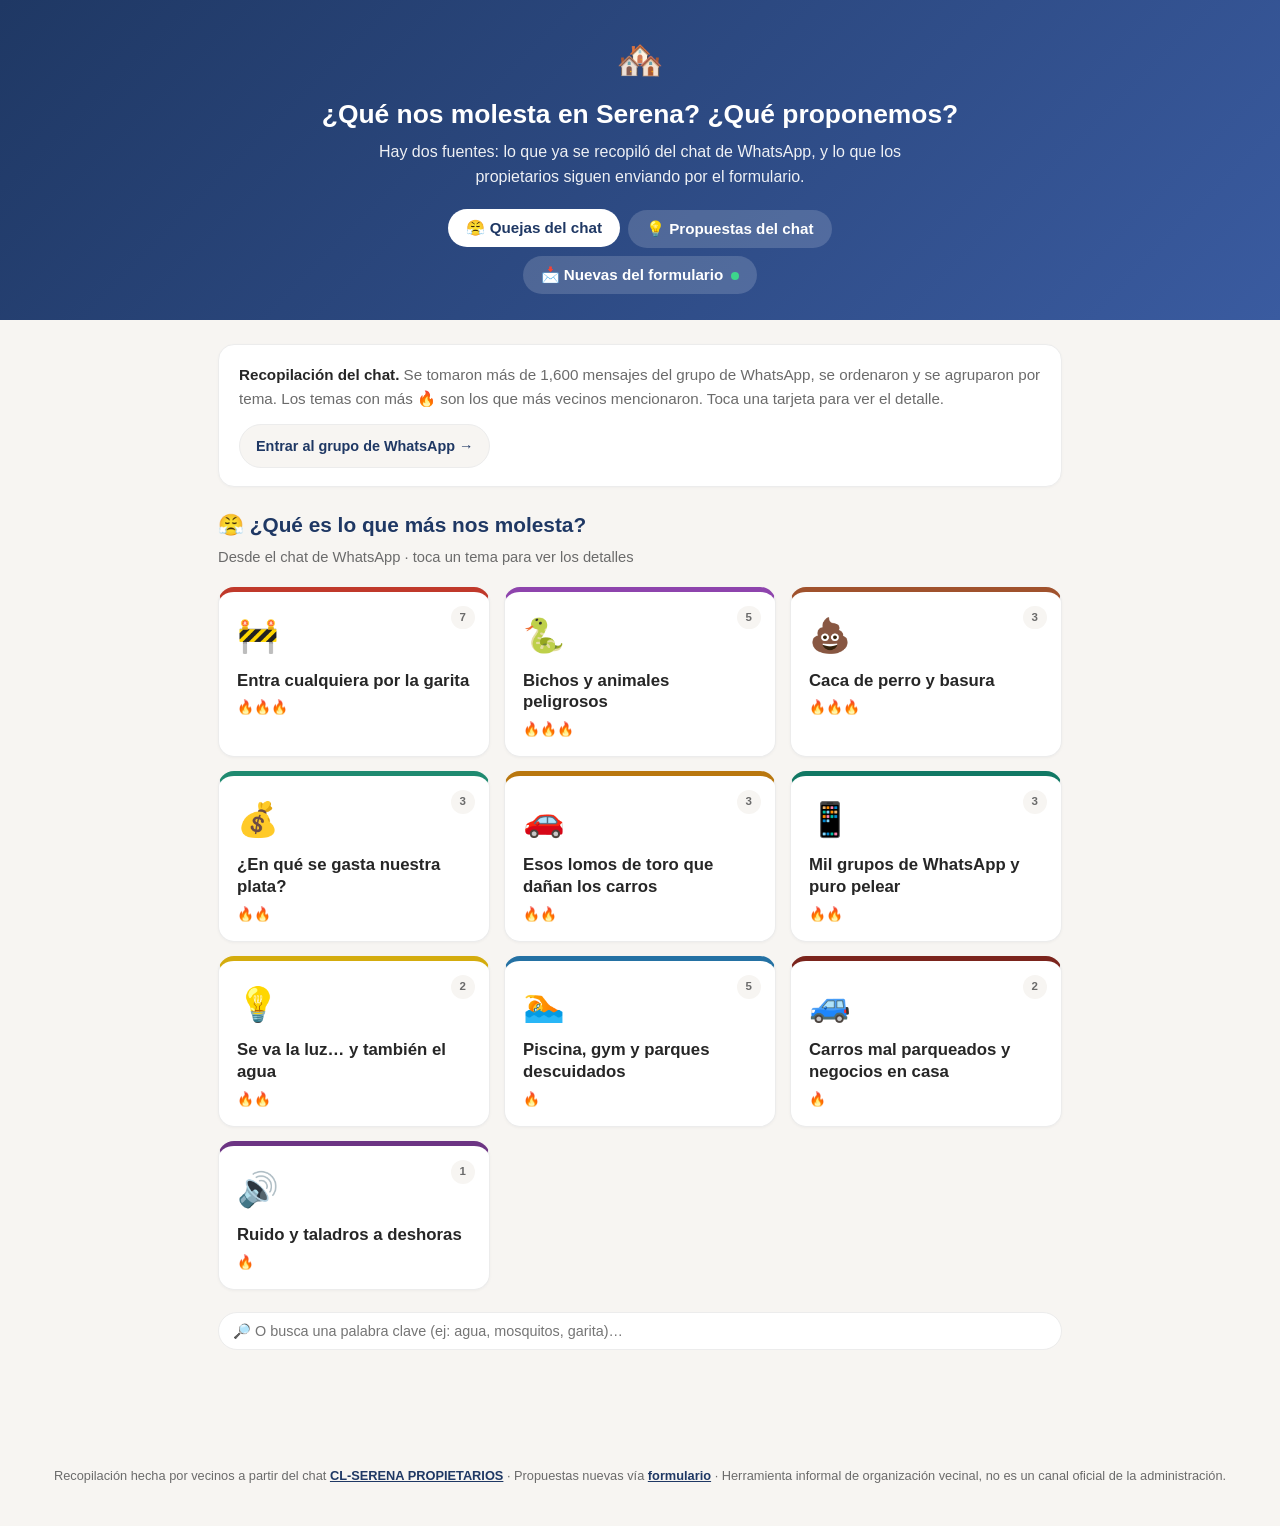
==== index.html @ 3db2091f "Mejorar la interfaz de ideas nuevas del formulario. Da más jerarquía visual a cada respuesta con ava" ====
<!DOCTYPE html>
<html lang="es">
<head>
<meta charset="UTF-8">
<meta name="viewport" content="width=device-width, initial-scale=1.0">
<title>Etapa Serena — ¿Qué nos molesta y qué proponemos?</title>
<meta name="description" content="Un vistazo fácil a las quejas y propuestas de los vecinos de la Etapa Serena, Urb. Casa Laguna.">
<link rel="stylesheet" href="style.css">
<link rel="icon" href="data:image/svg+xml,<svg xmlns=%22http://www.w3.org/2000/svg%22 viewBox=%220 0 100 100%22><text y=%22.9em%22 font-size=%2290%22>🏘️</text></svg>">
</head>
<body>
<header class="site-header">
  <span class="emoji-big">🏘️</span>
  <h1>¿Qué nos molesta en Serena? ¿Qué proponemos?</h1>
  <p>Hay dos fuentes: lo que ya se recopiló del chat de WhatsApp, y lo que los propietarios siguen enviando por el formulario.</p>
  <nav class="tabs">
    <button id="tab-quejas" class="active">😤 Quejas del chat</button>
    <button id="tab-propuestas">💡 Propuestas del chat</button>
    <button id="tab-formulario">📩 Nuevas del formulario <span class="live-dot" title="En vivo desde Google Sheets"></span></button>
  </nav>
</header>

<main>
  <div class="intro-card" id="intro-quejas">
    <strong>Recopilación del chat.</strong> Se tomaron más de 1,600 mensajes del grupo de WhatsApp, se ordenaron y se agruparon por tema. Los temas con más 🔥 son los que más vecinos mencionaron. Toca una tarjeta para ver el detalle.
    <p class="intro-actions"><a class="btn-link" href="https://chat.whatsapp.com/KhNi0qiLbnh07KoS2lubIY" target="_blank" rel="noopener">Entrar al grupo de WhatsApp →</a></p>
  </div>
  <div class="intro-card" id="intro-propuestas" style="display:none;">
    <strong>Recopilación del chat.</strong> Estas son las propuestas concretas que ya habían salido en WhatsApp, organizadas por tema. Toca una tarjeta para ver cada una.
    <p class="intro-actions"><a class="btn-link" href="https://chat.whatsapp.com/KhNi0qiLbnh07KoS2lubIY" target="_blank" rel="noopener">Entrar al grupo de WhatsApp →</a></p>
  </div>
  <div class="intro-card intro-form" id="intro-formulario" style="display:none;">
    <strong>Lo que siguen enviando los propietarios.</strong> Cada vez que alguien llena el formulario, aparece aquí automáticamente. Esto es aparte de la recopilación del chat.
    <p class="intro-actions"><a class="btn-link btn-primary" href="https://docs.google.com/forms/d/e/1FAIpQLSe0tv0UpQ9HYFHhV_UMv6kmfiRAs6xwJwv82_WO1buatgJ94g/viewform" target="_blank" rel="noopener">Enviar mi propuesta →</a></p>
  </div>

  <div id="catalog-view">
    <div class="section-title" id="main-title">😤 ¿Qué es lo que más nos molesta?</div>
    <p class="section-sub" id="main-sub">Desde el chat de WhatsApp · toca un tema para ver los detalles</p>

    <div class="cat-grid" id="cat-grid"></div>

    <div id="detail-area" style="margin-top: 22px;"></div>

    <div class="search-row">
      <input type="text" id="search" placeholder="🔎 O busca una palabra clave (ej: agua, mosquitos, garita)…">
    </div>
    <div id="search-results"></div>
  </div>

  <div id="formulario-view" style="display:none;">
    <div class="form-hero">
      <div class="form-hero-top">
        <div>
          <div class="section-title">📩 Ideas nuevas del formulario</div>
          <p class="section-sub" id="form-status">Cargando desde Google Sheets…</p>
        </div>
        <a class="btn-link btn-primary form-hero-btn" href="https://docs.google.com/forms/d/e/1FAIpQLSe0tv0UpQ9HYFHhV_UMv6kmfiRAs6xwJwv82_WO1buatgJ94g/viewform" target="_blank" rel="noopener">+ Enviar idea</a>
      </div>
    </div>
    <div id="form-results" class="form-feed"></div>
    <div class="cta-form">
      <div class="cta-form-emoji">✍️</div>
      <h3>¿Falta tu voz?</h3>
      <p>Si tienes una idea o necesidad para la próxima administración, envíala en 1 minuto.</p>
      <a class="btn-link btn-primary" href="https://docs.google.com/forms/d/e/1FAIpQLSe0tv0UpQ9HYFHhV_UMv6kmfiRAs6xwJwv82_WO1buatgJ94g/viewform" target="_blank" rel="noopener">Abrir formulario de propuestas →</a>
    </div>
  </div>
</main>

<footer>
  Recopilación hecha por vecinos a partir del chat <a href="https://chat.whatsapp.com/KhNi0qiLbnh07KoS2lubIY" target="_blank" rel="noopener">CL-SERENA PROPIETARIOS</a>
  · Propuestas nuevas vía <a href="https://docs.google.com/forms/d/e/1FAIpQLSe0tv0UpQ9HYFHhV_UMv6kmfiRAs6xwJwv82_WO1buatgJ94g/viewform" target="_blank" rel="noopener">formulario</a>
  · Herramienta informal de organización vecinal, no es un canal oficial de la administración.
  <div class="view-count" id="view-count" hidden>vistas: <span>—</span></div>
</footer>

<script src="categorias.js"></script>
<script src="data.json" type="application/json" id="raw-data"></script>
<script>
// Documento de prueba (cambiar este ID cuando usen la hoja real)
const SHEET_ID = '1Nrael36SelwBUBcPOrQbC3nsZjL1eQvPozcRFsZwZNM';
const SHEET_GID = '781216111';

let DATA = null;
let FORM_ROWS = null;
let currentTab = 'quejas';
let openCategory = null;

function escapeHtml(str) {
  return String(str == null ? '' : str)
    .replace(/&/g, '&amp;')
    .replace(/</g, '&lt;')
    .replace(/>/g, '&gt;')
    .replace(/"/g, '&quot;')
    .replace(/'/g, '&#39;');
}

async function loadData() {
  try {
    const res = await fetch('data.json');
    DATA = await res.json();
  } catch (e) {
    DATA = JSON.parse(document.getElementById('raw-data').textContent || '{}');
  }
  render();
}

function cellText(cell) {
  if (!cell) return '';
  if (cell.f != null && cell.f !== '') return String(cell.f);
  if (cell.v == null) return '';
  return String(cell.v);
}

function parseGviz(resp) {
  if (!resp || resp.status !== 'ok' || !resp.table) return [];
  const rows = resp.table.rows || [];
  return rows.map((row, idx) => {
    const c = row.c || [];
    return {
      id: 'F' + (idx + 1),
      fecha: cellText(c[0]),
      quien: cellText(c[1]),
      propuesta: cellText(c[2]).trim()
    };
  }).filter(r => r.propuesta).reverse();
}

function loadSheetResponses() {
  return new Promise((resolve, reject) => {
    const cbName = '__serenaSheetCb_' + Date.now();
    const script = document.createElement('script');
    const timeout = setTimeout(() => {
      cleanup();
      reject(new Error('timeout'));
    }, 15000);

    function cleanup() {
      clearTimeout(timeout);
      try { delete window[cbName]; } catch (e) { window[cbName] = undefined; }
      if (script.parentNode) script.parentNode.removeChild(script);
    }

    window[cbName] = function (resp) {
      cleanup();
      try { resolve(parseGviz(resp)); }
      catch (e) { reject(e); }
    };

    script.onerror = () => {
      cleanup();
      reject(new Error('No se pudo cargar la hoja'));
    };
    script.src = 'https://docs.google.com/spreadsheets/d/' + SHEET_ID +
      '/gviz/tq?tqx=out:json;responseHandler:' + cbName + '&gid=' + SHEET_GID;
    document.body.appendChild(script);
  });
}

function groupByCategory(items) {
  const map = {};
  items.forEach(it => {
    if (!map[it.categoria]) map[it.categoria] = [];
    map[it.categoria].push(it);
  });
  return map;
}

function freqRank(freq) {
  if (!freq) return 0;
  const f = freq.toLowerCase();
  if (f.includes('muy')) return 3;
  if (f.includes('alta')) return 2;
  if (f.includes('media')) return 1;
  return 0;
}

function renderCatGrid() {
  const items = currentTab === 'quejas' ? DATA.quejas : DATA.propuestas;
  const groups = groupByCategory(items);
  const cats = Object.keys(groups);

  cats.sort((a, b) => {
    if (currentTab === 'quejas') {
      const ra = Math.max(...groups[a].map(x => freqRank(x.frecuencia)));
      const rb = Math.max(...groups[b].map(x => freqRank(x.frecuencia)));
      if (rb !== ra) return rb - ra;
    }
    return groups[b].length - groups[a].length;
  });

  const grid = document.getElementById('cat-grid');
  grid.innerHTML = cats.map(cat => {
    const info = catInfo(cat, currentTab);
    const group = groups[cat];
    const topFlame = currentTab === 'quejas'
      ? flamesFor(group.reduce((a, b) => freqRank(a) > freqRank(b.frecuencia) ? a : b.frecuencia, group[0].frecuencia))
      : '';
    return `
      <div class="cat-card" style="--cat-color:${info.color}" data-cat="${encodeURIComponent(cat)}">
        <span class="count-pill">${group.length}</span>
        <span class="emoji">${info.emoji}</span>
        <h3>${info.titulo}</h3>
        ${currentTab === 'quejas' ? `<div class="flames">${topFlame}</div>` : `<div class="flames" style="color:var(--text-muted); font-size:0.82rem;">${group.length} propuesta${group.length>1?'s':''}</div>`}
      </div>`;
  }).join('');

  grid.querySelectorAll('.cat-card').forEach(card => {
    card.addEventListener('click', () => {
      const cat = decodeURIComponent(card.dataset.cat);
      openCategory = (openCategory === cat) ? null : cat;
      renderDetail(groups);
      if (openCategory) {
        document.getElementById('detail-area').scrollIntoView({ behavior: 'smooth', block: 'start' });
      }
    });
  });

  renderDetail(groups);
}

function quejaBubble(item) {
  return `
    <div class="item-bubble">
      <div>${item.resumen}</div>
      ${item.cita ? `<div class="quote">${item.cita}</div>` : ''}
      <div class="meta">
        <span>📅 ${item.fecha}</span>
        <span>📍 ${item.mz}</span>
        <span>${flamesFor(item.frecuencia)} ${flameLabel(item.frecuencia)}</span>
      </div>
    </div>`;
}

function propuestaBubble(item) {
  return `
    <div class="item-bubble">
      <div><strong>${item.propuesta}</strong></div>
      ${item.detalle ? `<div class="prop-detail">${item.detalle}</div>` : ''}
      <div class="meta">
        <span>🙋 ${item.quien}</span>
        <span>📅 ${item.fecha}</span>
      </div>
    </div>`;
}

function renderDetail(groups) {
  const area = document.getElementById('detail-area');
  if (!openCategory || !groups[openCategory]) {
    area.innerHTML = '';
    return;
  }
  const info = catInfo(openCategory, currentTab);
  const group = groups[openCategory];
  const bubbles = group.map(currentTab === 'quejas' ? quejaBubble : propuestaBubble).join('');
  area.innerHTML = `
    <div class="cat-detail open">
      <div class="cat-detail-header" style="--cat-color:${info.color}">
        <span class="emoji">${info.emoji}</span>
        <h3>${info.titulo} (${group.length})</h3>
        <span class="chev">▾</span>
      </div>
      <div class="cat-detail-body">${bubbles}</div>
    </div>`;
}

function applySearch() {
  const term = document.getElementById('search').value.trim().toLowerCase();
  const results = document.getElementById('search-results');
  if (!term) { results.innerHTML = ''; return; }
  if (currentTab === 'formulario') return;
  const items = currentTab === 'quejas' ? DATA.quejas : DATA.propuestas;
  const filtered = items.filter(x => JSON.stringify(x).toLowerCase().includes(term));
  if (filtered.length === 0) {
    results.innerHTML = '<div class="empty-msg">No se encontró nada con esa palabra.</div>';
    return;
  }
  results.innerHTML = `<div class="section-title" style="font-size:1.05rem;">Resultados para "${term}" (${filtered.length})</div>` +
    filtered.map(currentTab === 'quejas' ? quejaBubble : propuestaBubble).join('');
}

function initialsFrom(name) {
  const parts = String(name || 'V').trim().split(/\s+/).filter(Boolean);
  if (parts.length === 0) return 'V';
  if (parts.length === 1) return parts[0].slice(0, 2).toUpperCase();
  return (parts[0][0] + parts[1][0]).toUpperCase();
}

function avatarColor(name) {
  const palette = ['#1f3864', '#e0662a', '#1f8a70', '#2e5395', '#b9770e', '#2471a3'];
  let hash = 0;
  const s = String(name || '');
  for (let i = 0; i < s.length; i++) hash = (hash + s.charCodeAt(i) * (i + 1)) % palette.length;
  return palette[hash];
}

function formBubble(item, idx, total) {
  const quien = item.quien || 'Vecino/a';
  const color = avatarColor(quien);
  return `
    <article class="form-card" style="--delay:${Math.min(idx, 8) * 40}ms; --accent:${color}">
      <header class="form-card-head">
        <div class="form-avatar" style="background:${color}">${escapeHtml(initialsFrom(quien))}</div>
        <div class="form-card-who">
          <strong>${escapeHtml(quien)}</strong>
          <span>${escapeHtml(item.fecha || '')}</span>
        </div>
        <span class="form-card-num">#${total - idx}</span>
      </header>
      <div class="form-text">${escapeHtml(item.propuesta).replace(/\n/g, '<br>')}</div>
    </article>`;
}

function renderFormulario(rows) {
  const status = document.getElementById('form-status');
  const box = document.getElementById('form-results');
  if (!rows || rows.length === 0) {
    status.innerHTML = 'Todavía no hay respuestas en el formulario.';
    box.innerHTML = `
      <div class="form-empty">
        <div class="form-empty-emoji">📭</div>
        <p>Sé el primero en enviar una idea para la nueva directiva.</p>
      </div>`;
    return;
  }
  status.innerHTML = `<span class="live-badge">EN VIVO</span> <strong>${rows.length}</strong> respuesta${rows.length === 1 ? '' : 's'} · se actualiza sola`;
  box.innerHTML = rows.map((row, idx) => formBubble(row, idx, rows.length)).join('');
}

async function showFormulario() {
  document.getElementById('form-status').textContent = 'Cargando desde Google Sheets…';
  document.getElementById('form-results').innerHTML = `
    <div class="form-card form-skeleton">
      <div class="sk sk-avatar"></div>
      <div class="sk-lines">
        <div class="sk sk-line short"></div>
        <div class="sk sk-line"></div>
        <div class="sk sk-line"></div>
      </div>
    </div>
    <div class="form-card form-skeleton">
      <div class="sk sk-avatar"></div>
      <div class="sk-lines">
        <div class="sk sk-line short"></div>
        <div class="sk sk-line"></div>
      </div>
    </div>`;
  try {
    FORM_ROWS = await loadSheetResponses();
    renderFormulario(FORM_ROWS);
  } catch (e) {
    document.getElementById('form-status').textContent =
      'No se pudo leer la hoja. Revisa que siga compartida como “Cualquiera con el enlace → Lector”.';
    document.getElementById('form-results').innerHTML = `
      <div class="form-empty">
        <div class="form-empty-emoji">⚠️</div>
        <p>No se pudo cargar el formulario en vivo. Intenta refrescar en un momento.</p>
      </div>`;
  }
}

function switchTab(tab) {
  currentTab = tab;
  openCategory = null;
  document.getElementById('tab-quejas').classList.toggle('active', tab === 'quejas');
  document.getElementById('tab-propuestas').classList.toggle('active', tab === 'propuestas');
  document.getElementById('tab-formulario').classList.toggle('active', tab === 'formulario');
  document.getElementById('intro-quejas').style.display = tab === 'quejas' ? '' : 'none';
  document.getElementById('intro-propuestas').style.display = tab === 'propuestas' ? '' : 'none';
  document.getElementById('intro-formulario').style.display = tab === 'formulario' ? '' : 'none';
  document.getElementById('catalog-view').style.display = tab === 'formulario' ? 'none' : '';
  document.getElementById('formulario-view').style.display = tab === 'formulario' ? '' : 'none';
  document.getElementById('search').value = '';
  document.getElementById('search-results').innerHTML = '';

  if (tab === 'formulario') {
    showFormulario();
    return;
  }

  document.getElementById('main-title').textContent = tab === 'quejas'
    ? '😤 ¿Qué es lo que más nos molesta?'
    : '💡 ¿Qué proponemos para la nueva directiva?';
  document.getElementById('main-sub').textContent = tab === 'quejas'
    ? 'Desde el chat de WhatsApp · toca un tema para ver los detalles'
    : 'Desde el chat de WhatsApp · toca un tema para ver las propuestas concretas';
  renderCatGrid();
}

document.getElementById('tab-quejas').addEventListener('click', () => switchTab('quejas'));
document.getElementById('tab-propuestas').addEventListener('click', () => switchTab('propuestas'));
document.getElementById('tab-formulario').addEventListener('click', () => switchTab('formulario'));
document.getElementById('search').addEventListener('input', applySearch);

function render() {
  renderCatGrid();
}

async function trackViews() {
  const el = document.getElementById('view-count');
  const num = el ? el.querySelector('span') : null;
  if (!el || !num) return;
  const key = 'mrkevinomar-serena-vistas';
  const already = sessionStorage.getItem('serena_viewed') === '1';
  const endpoint = already
    ? 'https://countapi.mileshilliard.com/api/v1/get/' + key
    : 'https://countapi.mileshilliard.com/api/v1/hit/' + key;
  try {
    const res = await fetch(endpoint);
    const data = await res.json();
    if (!already) sessionStorage.setItem('serena_viewed', '1');
    if (data && data.value != null) {
      num.textContent = Number(data.value).toLocaleString('es-EC');
      el.hidden = false;
    }
  } catch (e) {
    // Silencioso: el contador es solo informativo
  }
}

loadData();
trackViews();
</script>
</body>
</html>
---- style.css ----
:root {
  --navy: #1f3864;
  --navy-light: #2e5395;
  --orange: #e0662a;
  --orange-light: #fff1e8;
  --green: #1f8a70;
  --green-light: #e4f7f1;
  --grey-bg: #f7f5f2;
  --card-bg: #ffffff;
  --text: #262626;
  --text-muted: #6b6b6b;
  --border: #ececec;
  --radius: 16px;
  --radius-sm: 10px;
}

* { box-sizing: border-box; }

body {
  margin: 0;
  font-family: -apple-system, BlinkMacSystemFont, "Segoe UI", Roboto, Helvetica, Arial, sans-serif;
  background: var(--grey-bg);
  color: var(--text);
  line-height: 1.55;
}

a { color: inherit; }

/* ---------- Header ---------- */
header.site-header {
  background: linear-gradient(135deg, var(--navy) 0%, #3a5ba0 100%);
  color: #fff;
  padding: 30px 20px 26px;
  text-align: center;
}

header.site-header .emoji-big { font-size: 2.4rem; display: block; margin-bottom: 4px; }

header.site-header h1 {
  margin: 0 0 6px;
  font-size: 1.65rem;
}

header.site-header p {
  margin: 0 auto;
  max-width: 560px;
  opacity: 0.92;
  font-size: 1rem;
}

nav.tabs {
  display: flex;
  gap: 8px;
  max-width: 620px;
  margin: 20px auto 0;
  justify-content: center;
  flex-wrap: wrap;
}

nav.tabs button, nav.tabs a {
  text-decoration: none;
  color: #fff;
  background: rgba(255,255,255,0.16);
  border: none;
  padding: 10px 18px;
  border-radius: 999px;
  font-size: 0.95rem;
  font-weight: 700;
  cursor: pointer;
  transition: background 0.15s, transform 0.1s;
  font-family: inherit;
}

nav.tabs button.active, nav.tabs a.active, nav.tabs button:hover, nav.tabs a:hover {
  background: #fff;
  color: var(--navy);
  transform: translateY(-1px);
}

nav.tabs .live-dot {
  display: inline-block;
  width: 8px; height: 8px;
  border-radius: 50%;
  background: #3dd68c;
  margin-left: 4px;
  vertical-align: middle;
  box-shadow: 0 0 0 0 rgba(61,214,140,0.7);
  animation: live-pulse 1.6s infinite;
}
@keyframes live-pulse {
  0% { box-shadow: 0 0 0 0 rgba(61,214,140,0.55); }
  70% { box-shadow: 0 0 0 8px rgba(61,214,140,0); }
  100% { box-shadow: 0 0 0 0 rgba(61,214,140,0); }
}

.live-badge {
  display: inline-block;
  background: var(--green);
  color: #fff;
  font-size: 0.68rem;
  font-weight: 800;
  letter-spacing: 0.04em;
  padding: 3px 8px;
  border-radius: 999px;
  vertical-align: middle;
  margin-right: 6px;
}

/* ---------- Formulario (ideas nuevas) ---------- */
.intro-form {
  background:
    linear-gradient(135deg, rgba(224,102,42,0.10), rgba(31,56,100,0.06)),
    var(--card-bg);
  border-color: rgba(224,102,42,0.22);
}

.form-hero {
  background:
    linear-gradient(145deg, #1f3864 0%, #2e5395 55%, #3a6bb0 100%);
  color: #fff;
  border-radius: var(--radius);
  padding: 20px 22px;
  margin-bottom: 18px;
  box-shadow: 0 10px 28px rgba(31,56,100,0.22);
}
.form-hero .section-title { color: #fff; margin: 0 0 4px; }
.form-hero .section-sub { color: rgba(255,255,255,0.88); margin: 0; }
.form-hero .section-sub strong { color: #fff; }
.form-hero-top {
  display: flex;
  align-items: flex-start;
  justify-content: space-between;
  gap: 14px;
  flex-wrap: wrap;
}
.form-hero-btn {
  flex-shrink: 0;
  box-shadow: 0 4px 14px rgba(0,0,0,0.18);
}

.form-feed {
  display: flex;
  flex-direction: column;
  gap: 14px;
}

.form-card {
  background: var(--card-bg);
  border: 1px solid var(--border);
  border-radius: var(--radius);
  padding: 0;
  overflow: hidden;
  box-shadow: 0 2px 10px rgba(0,0,0,0.04);
  border-left: 5px solid var(--accent, var(--orange));
  animation: form-in 0.35s ease both;
  animation-delay: var(--delay, 0ms);
  transition: transform 0.15s, box-shadow 0.15s;
}
.form-card:hover {
  transform: translateY(-2px);
  box-shadow: 0 10px 24px rgba(0,0,0,0.08);
}
@keyframes form-in {
  from { opacity: 0; transform: translateY(10px); }
  to { opacity: 1; transform: translateY(0); }
}

.form-card-head {
  display: flex;
  align-items: center;
  gap: 12px;
  padding: 14px 16px 10px;
  background: linear-gradient(180deg, rgba(247,245,242,0.9), transparent);
}
.form-avatar {
  width: 42px; height: 42px;
  border-radius: 50%;
  color: #fff;
  font-weight: 800;
  font-size: 0.85rem;
  display: flex; align-items: center; justify-content: center;
  flex-shrink: 0;
  letter-spacing: 0.02em;
}
.form-card-who {
  flex: 1;
  min-width: 0;
  display: flex;
  flex-direction: column;
  gap: 2px;
}
.form-card-who strong {
  font-size: 0.95rem;
  line-height: 1.25;
}
.form-card-who span {
  font-size: 0.78rem;
  color: var(--text-muted);
}
.form-card-num {
  font-size: 0.72rem;
  font-weight: 800;
  color: var(--text-muted);
  background: var(--grey-bg);
  padding: 4px 9px;
  border-radius: 999px;
}

.form-card .form-text {
  padding: 4px 18px 18px;
  font-size: 0.95rem;
  line-height: 1.55;
  color: var(--text);
}

.form-empty {
  text-align: center;
  padding: 36px 18px;
  background: var(--card-bg);
  border: 1px dashed var(--border);
  border-radius: var(--radius);
  color: var(--text-muted);
}
.form-empty-emoji { font-size: 2rem; margin-bottom: 8px; }
.form-empty p { margin: 0; }

.cta-form {
  margin-top: 22px;
  text-align: center;
  padding: 26px 22px;
  background:
    linear-gradient(145deg, #fff1e8 0%, #ffe0cc 100%);
  border-radius: var(--radius);
  border: 1px solid rgba(224,102,42,0.2);
  box-shadow: 0 6px 18px rgba(224,102,42,0.12);
}
.cta-form-emoji { font-size: 1.8rem; margin-bottom: 6px; }
.cta-form h3 { margin: 0 0 6px; color: var(--text); font-size: 1.15rem; }
.cta-form p { margin: 0 0 14px; color: var(--text-muted); font-size: 0.92rem; }

/* ---------- Main layout ---------- */
main {
  max-width: 880px;
  margin: 0 auto;
  padding: 24px 18px 70px;
}

.intro-card {
  background: var(--card-bg);
  border: 1px solid var(--border);
  border-radius: var(--radius);
  padding: 18px 20px;
  margin-bottom: 22px;
  font-size: 0.95rem;
  color: var(--text-muted);
  box-shadow: 0 1px 3px rgba(0,0,0,0.03);
}
.intro-card strong { color: var(--text); }
.intro-actions { margin: 14px 0 0; }
.btn-link {
  display: inline-block;
  text-decoration: none;
  font-weight: 700;
  font-size: 0.9rem;
  color: var(--navy);
  background: var(--grey-bg);
  border: 1px solid var(--border);
  padding: 10px 16px;
  border-radius: 999px;
}
.btn-link.btn-primary {
  background: var(--orange);
  border-color: var(--orange);
  color: #fff;
}
.btn-link:hover { transform: translateY(-1px); }

footer a { color: var(--navy); font-weight: 600; }

.section-title {
  font-size: 1.3rem;
  font-weight: 800;
  color: var(--navy);
  margin: 8px 0 4px;
}
.section-sub {
  color: var(--text-muted);
  font-size: 0.92rem;
  margin: 0 0 18px;
}

/* ---------- Category grid (landing) ---------- */
.cat-grid {
  display: grid;
  grid-template-columns: repeat(auto-fit, minmax(240px, 1fr));
  gap: 14px;
  margin-bottom: 10px;
}

.cat-card {
  background: var(--card-bg);
  border: 1px solid var(--border);
  border-radius: var(--radius);
  padding: 18px 18px 16px;
  cursor: pointer;
  box-shadow: 0 1px 3px rgba(0,0,0,0.04);
  transition: transform 0.12s, box-shadow 0.12s;
  border-top: 5px solid var(--cat-color, var(--navy));
  position: relative;
}

.cat-card:hover {
  transform: translateY(-3px);
  box-shadow: 0 8px 20px rgba(0,0,0,0.08);
}

.cat-card .emoji { font-size: 2.1rem; display: block; margin-bottom: 8px; }
.cat-card h3 { margin: 0 0 6px; font-size: 1.05rem; line-height: 1.3; }
.cat-card .flames { font-size: 0.85rem; }
.cat-card .count-pill {
  position: absolute; top: 14px; right: 14px;
  background: var(--grey-bg); color: var(--text-muted);
  font-size: 0.72rem; font-weight: 700;
  padding: 3px 9px; border-radius: 999px;
}

/* ---------- Detail (accordion) ---------- */
.cat-detail {
  background: var(--card-bg);
  border: 1px solid var(--border);
  border-radius: var(--radius);
  margin-bottom: 14px;
  overflow: hidden;
}

.cat-detail-header {
  padding: 16px 20px;
  display: flex;
  align-items: center;
  gap: 12px;
  cursor: pointer;
  border-left: 6px solid var(--cat-color, var(--navy));
}

.cat-detail-header .emoji { font-size: 1.6rem; }
.cat-detail-header h3 { margin: 0; font-size: 1.05rem; flex: 1; }
.cat-detail-header .chev { color: var(--text-muted); transition: transform 0.15s; font-size: 1rem; }
.cat-detail.open .cat-detail-header .chev { transform: rotate(180deg); }

.cat-detail-body { display: none; padding: 0 20px 18px; }
.cat-detail.open .cat-detail-body { display: block; }

.item-bubble {
  background: var(--grey-bg);
  border-radius: var(--radius-sm);
  padding: 12px 14px;
  margin-top: 10px;
  font-size: 0.92rem;
}
.item-bubble .quote {
  font-style: italic; color: #444; margin-top: 6px; font-size: 0.87rem;
  border-left: 3px solid var(--border); padding-left: 8px;
}
.item-bubble .meta {
  margin-top: 6px; font-size: 0.76rem; color: var(--text-muted);
  display: flex; gap: 12px; flex-wrap: wrap;
}
.item-bubble .prop-detail { color: var(--text-muted); margin-top: 4px; }

/* ---------- Search bar (secondary) ---------- */
.search-row {
  display: flex; gap: 10px; margin: 22px 0 16px; flex-wrap: wrap;
}
.search-row input {
  flex: 1; min-width: 180px; padding: 10px 14px; border-radius: 999px;
  border: 1px solid var(--border); font-size: 0.9rem; background: #fff;
}

footer {
  text-align: center;
  color: var(--text-muted);
  font-size: 0.8rem;
  padding: 30px 20px 40px;
}
footer .view-count {
  margin-top: 10px;
  font-size: 0.68rem;
  letter-spacing: 0.02em;
  opacity: 0.55;
  color: var(--text-muted);
}

.empty-msg { text-align: center; color: var(--text-muted); padding: 30px; }

.badge { display: inline-block; font-size: 0.72rem; font-weight: 700; padding: 3px 10px; border-radius: 999px; }
.badge.cat { background: var(--navy); color: #fff; }
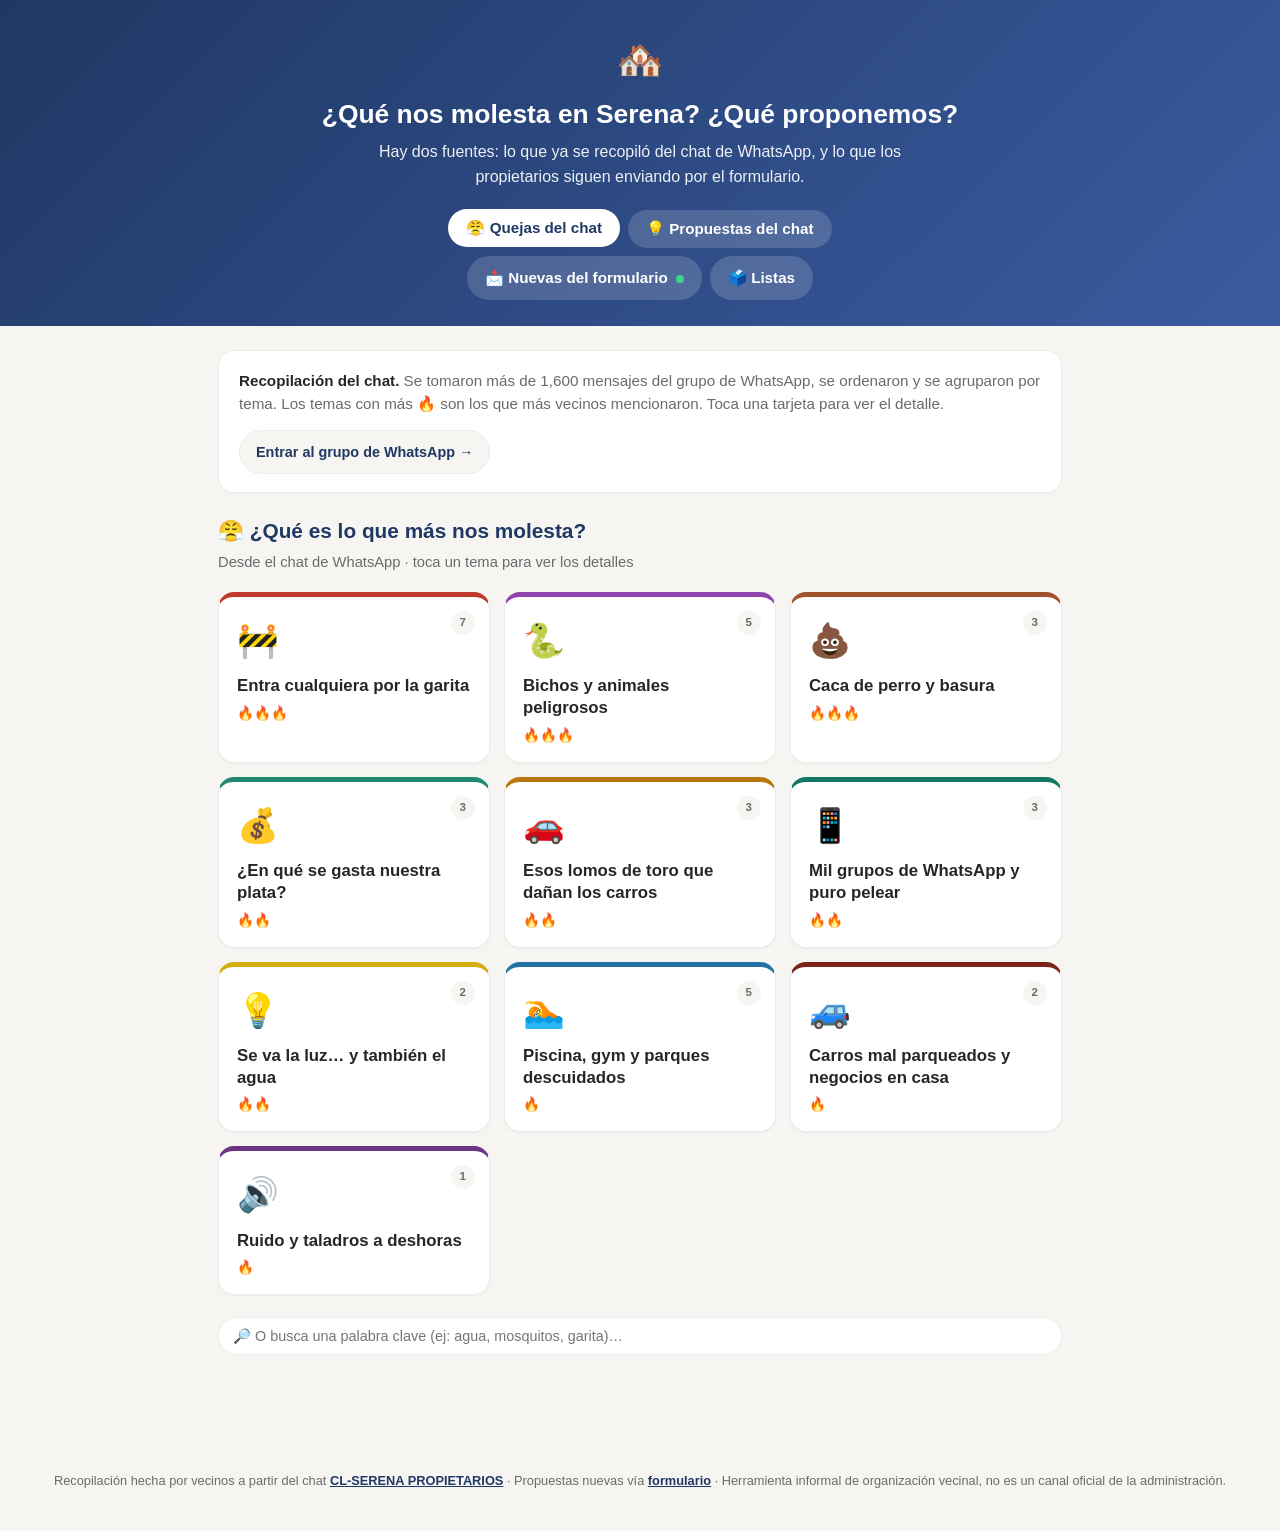
==== commit 3fe8445a: "Agregar vitrina de listas para postularse y sumarse a la directiva. Incluye formularios conectados a" ====
--- a/index.html
+++ b/index.html
@@ -17,6 +17,7 @@
     <button id="tab-quejas" class="active">😤 Quejas del chat</button>
     <button id="tab-propuestas">💡 Propuestas del chat</button>
     <button id="tab-formulario">📩 Nuevas del formulario <span class="live-dot" title="En vivo desde Google Sheets"></span></button>
+    <a href="listas.html">🗳️ Listas</a>
   </nav>
 </header>
 
@@ -26,7 +27,7 @@
     <p class="intro-actions"><a class="btn-link" href="https://chat.whatsapp.com/KhNi0qiLbnh07KoS2lubIY" target="_blank" rel="noopener">Entrar al grupo de WhatsApp →</a></p>
   </div>
   <div class="intro-card" id="intro-propuestas" style="display:none;">
-    <strong>Recopilación del chat.</strong> Estas son las propuestas concretas que ya habían salido en WhatsApp, organizadas por tema. Toca una tarjeta para ver cada una.
+    <strong>Recopilación del chat + formulario.</strong> Incluye las propuestas del WhatsApp y también las que los propietarios siguen enviando por el formulario, ubicadas en su categoría. Toca una tarjeta para ver cada una.
     <p class="intro-actions"><a class="btn-link" href="https://chat.whatsapp.com/KhNi0qiLbnh07KoS2lubIY" target="_blank" rel="noopener">Entrar al grupo de WhatsApp →</a></p>
   </div>
   <div class="intro-card intro-form" id="intro-formulario" style="display:none;">
@@ -83,6 +84,7 @@
 const SHEET_GID = '781216111';
 
 let DATA = null;
+let DATA_BASE = null; // catálogo del chat, sin mezclar formulario
 let FORM_ROWS = null;
 let currentTab = 'quejas';
 let openCategory = null;
@@ -96,14 +98,55 @@
     .replace(/'/g, '&#39;');
 }
 
+function shortTitle(text, maxLen) {
+  const clean = String(text || '').replace(/\s+/g, ' ').trim();
+  if (clean.length <= maxLen) return clean;
+  return clean.slice(0, maxLen - 1).trim() + '…';
+}
+
+function formToPropuesta(row) {
+  return {
+    id: row.id,
+    categoria: categorizeProposal(row.propuesta),
+    propuesta: shortTitle(row.propuesta, 140),
+    detalle: row.propuesta,
+    quien: row.quien || 'Vecino/a',
+    fecha: row.fecha || '',
+    fuente: 'formulario'
+  };
+}
+
+function mergeFormIntoPropuestas() {
+  if (!DATA_BASE) return;
+  const base = DATA_BASE.propuestas || [];
+  const fromForm = (FORM_ROWS || []).map(formToPropuesta);
+  DATA = {
+    quejas: DATA_BASE.quejas,
+    propuestas: base.concat(fromForm)
+  };
+}
+
 async function loadData() {
   try {
     const res = await fetch('data.json');
-    DATA = await res.json();
+    DATA_BASE = await res.json();
   } catch (e) {
-    DATA = JSON.parse(document.getElementById('raw-data').textContent || '{}');
-  }
+    DATA_BASE = JSON.parse(document.getElementById('raw-data').textContent || '{}');
+  }
+  DATA = {
+    quejas: DATA_BASE.quejas || [],
+    propuestas: (DATA_BASE.propuestas || []).slice()
+  };
   render();
+  // Cargar formulario en vivo y mezclarlo en Propuestas
+  try {
+    FORM_ROWS = await loadSheetResponses();
+    mergeFormIntoPropuestas();
+    if (currentTab === 'propuestas') renderCatGrid();
+    if (currentTab === 'formulario') renderFormulario(FORM_ROWS);
+  } catch (e) {
+    // El catálogo del chat sigue disponible aunque falle la hoja
+  }
 }
 
 function cellText(cell) {
@@ -234,13 +277,20 @@
 }
 
 function propuestaBubble(item) {
+  const fromForm = item.fuente === 'formulario';
+  const body = fromForm ? (item.detalle || item.propuesta) : item.propuesta;
+  const extra = (!fromForm && item.detalle) ? item.detalle : '';
   return `
-    <div class="item-bubble">
-      <div><strong>${item.propuesta}</strong></div>
-      ${item.detalle ? `<div class="prop-detail">${item.detalle}</div>` : ''}
+    <div class="item-bubble${fromForm ? ' from-form' : ''}">
+      <div>
+        ${fromForm ? '' : `<strong>${escapeHtml(body)}</strong>`}
+        ${fromForm ? `<div class="form-inline-text">${escapeHtml(body).replace(/\n/g, '<br>')}</div>` : ''}
+        ${fromForm ? '<span class="badge-form">Formulario</span>' : ''}
+      </div>
+      ${extra ? `<div class="prop-detail">${escapeHtml(extra)}</div>` : ''}
       <div class="meta">
-        <span>🙋 ${item.quien}</span>
-        <span>📅 ${item.fecha}</span>
+        <span>🙋 ${escapeHtml(item.quien)}</span>
+        <span>📅 ${escapeHtml(item.fecha)}</span>
       </div>
     </div>`;
 }
@@ -348,6 +398,7 @@
     </div>`;
   try {
     FORM_ROWS = await loadSheetResponses();
+    mergeFormIntoPropuestas();
     renderFormulario(FORM_ROWS);
   } catch (e) {
     document.getElementById('form-status').textContent =
@@ -384,7 +435,7 @@
     : '💡 ¿Qué proponemos para la nueva directiva?';
   document.getElementById('main-sub').textContent = tab === 'quejas'
     ? 'Desde el chat de WhatsApp · toca un tema para ver los detalles'
-    : 'Desde el chat de WhatsApp · toca un tema para ver las propuestas concretas';
+    : 'Chat + formulario en vivo · toca un tema para ver las propuestas';
   renderCatGrid();
 }
 
--- a/style.css
+++ b/style.css
@@ -224,6 +224,29 @@
 .form-empty-emoji { font-size: 2rem; margin-bottom: 8px; }
 .form-empty p { margin: 0; }
 
+.form-skeleton {
+  display: flex;
+  gap: 12px;
+  align-items: flex-start;
+  padding: 16px;
+  border-left-color: var(--border);
+  animation: none;
+}
+.sk {
+  background: linear-gradient(90deg, #ececec 25%, #f6f6f6 50%, #ececec 75%);
+  background-size: 200% 100%;
+  animation: shimmer 1.2s infinite;
+  border-radius: 8px;
+}
+.sk-avatar { width: 42px; height: 42px; border-radius: 50%; flex-shrink: 0; }
+.sk-lines { flex: 1; display: flex; flex-direction: column; gap: 8px; padding-top: 4px; }
+.sk-line { height: 12px; width: 100%; }
+.sk-line.short { width: 40%; }
+@keyframes shimmer {
+  0% { background-position: 200% 0; }
+  100% { background-position: -200% 0; }
+}
+
 .cta-form {
   margin-top: 22px;
   text-align: center;
@@ -366,6 +389,27 @@
   display: flex; gap: 12px; flex-wrap: wrap;
 }
 .item-bubble .prop-detail { color: var(--text-muted); margin-top: 4px; }
+.item-bubble.from-form {
+  border-left: 4px solid var(--orange);
+  background: linear-gradient(180deg, #fff8f3, var(--grey-bg));
+}
+.badge-form {
+  display: inline-block;
+  margin-top: 8px;
+  background: var(--orange);
+  color: #fff;
+  font-size: 0.68rem;
+  font-weight: 800;
+  letter-spacing: 0.03em;
+  padding: 3px 8px;
+  border-radius: 999px;
+  text-transform: uppercase;
+}
+.form-inline-text {
+  font-size: 0.92rem;
+  line-height: 1.55;
+  margin-bottom: 2px;
+}
 
 /* ---------- Search bar (secondary) ---------- */
 .search-row {
@@ -394,3 +438,70 @@
 
 .badge { display: inline-block; font-size: 0.72rem; font-weight: 700; padding: 3px 10px; border-radius: 999px; }
 .badge.cat { background: var(--navy); color: #fff; }
+
+/* ---------- Listas (vitrina) ---------- */
+.listas-actions {
+  display: flex;
+  flex-wrap: wrap;
+  gap: 10px;
+  margin: 0 0 22px;
+}
+.btn-link.is-disabled {
+  opacity: 0.45;
+  pointer-events: none;
+}
+.listas-grid {
+  display: flex;
+  flex-direction: column;
+  gap: 16px;
+}
+.lista-card {
+  background: var(--card-bg);
+  border: 1px solid var(--border);
+  border-radius: var(--radius);
+  overflow: hidden;
+  border-left: 5px solid var(--accent, var(--navy));
+  box-shadow: 0 2px 10px rgba(0,0,0,0.04);
+  animation: form-in 0.35s ease both;
+  animation-delay: var(--delay, 0ms);
+}
+.lista-card-head {
+  display: flex;
+  align-items: center;
+  gap: 12px;
+  padding: 16px 16px 10px;
+  background: linear-gradient(180deg, rgba(247,245,242,0.95), transparent);
+}
+.lista-body { padding: 4px 18px 18px; }
+.lista-motivation {
+  margin: 0 0 12px;
+  font-size: 0.95rem;
+  line-height: 1.55;
+}
+.lista-block { margin-top: 12px; }
+.lista-block h4 {
+  margin: 0 0 6px;
+  font-size: 0.78rem;
+  text-transform: uppercase;
+  letter-spacing: 0.04em;
+  color: var(--text-muted);
+}
+.lista-block p { margin: 0; font-size: 0.92rem; line-height: 1.5; }
+.lista-people {
+  margin: 0;
+  padding-left: 18px;
+  font-size: 0.9rem;
+}
+.lista-people li { margin-bottom: 4px; }
+.lista-people .muted { color: var(--text-muted); font-size: 0.85em; }
+.lista-meta {
+  margin-top: 14px;
+  font-size: 0.78rem;
+  color: var(--text-muted);
+}
+code {
+  background: #eef0f3;
+  padding: 2px 6px;
+  border-radius: 4px;
+  font-size: 0.85em;
+}
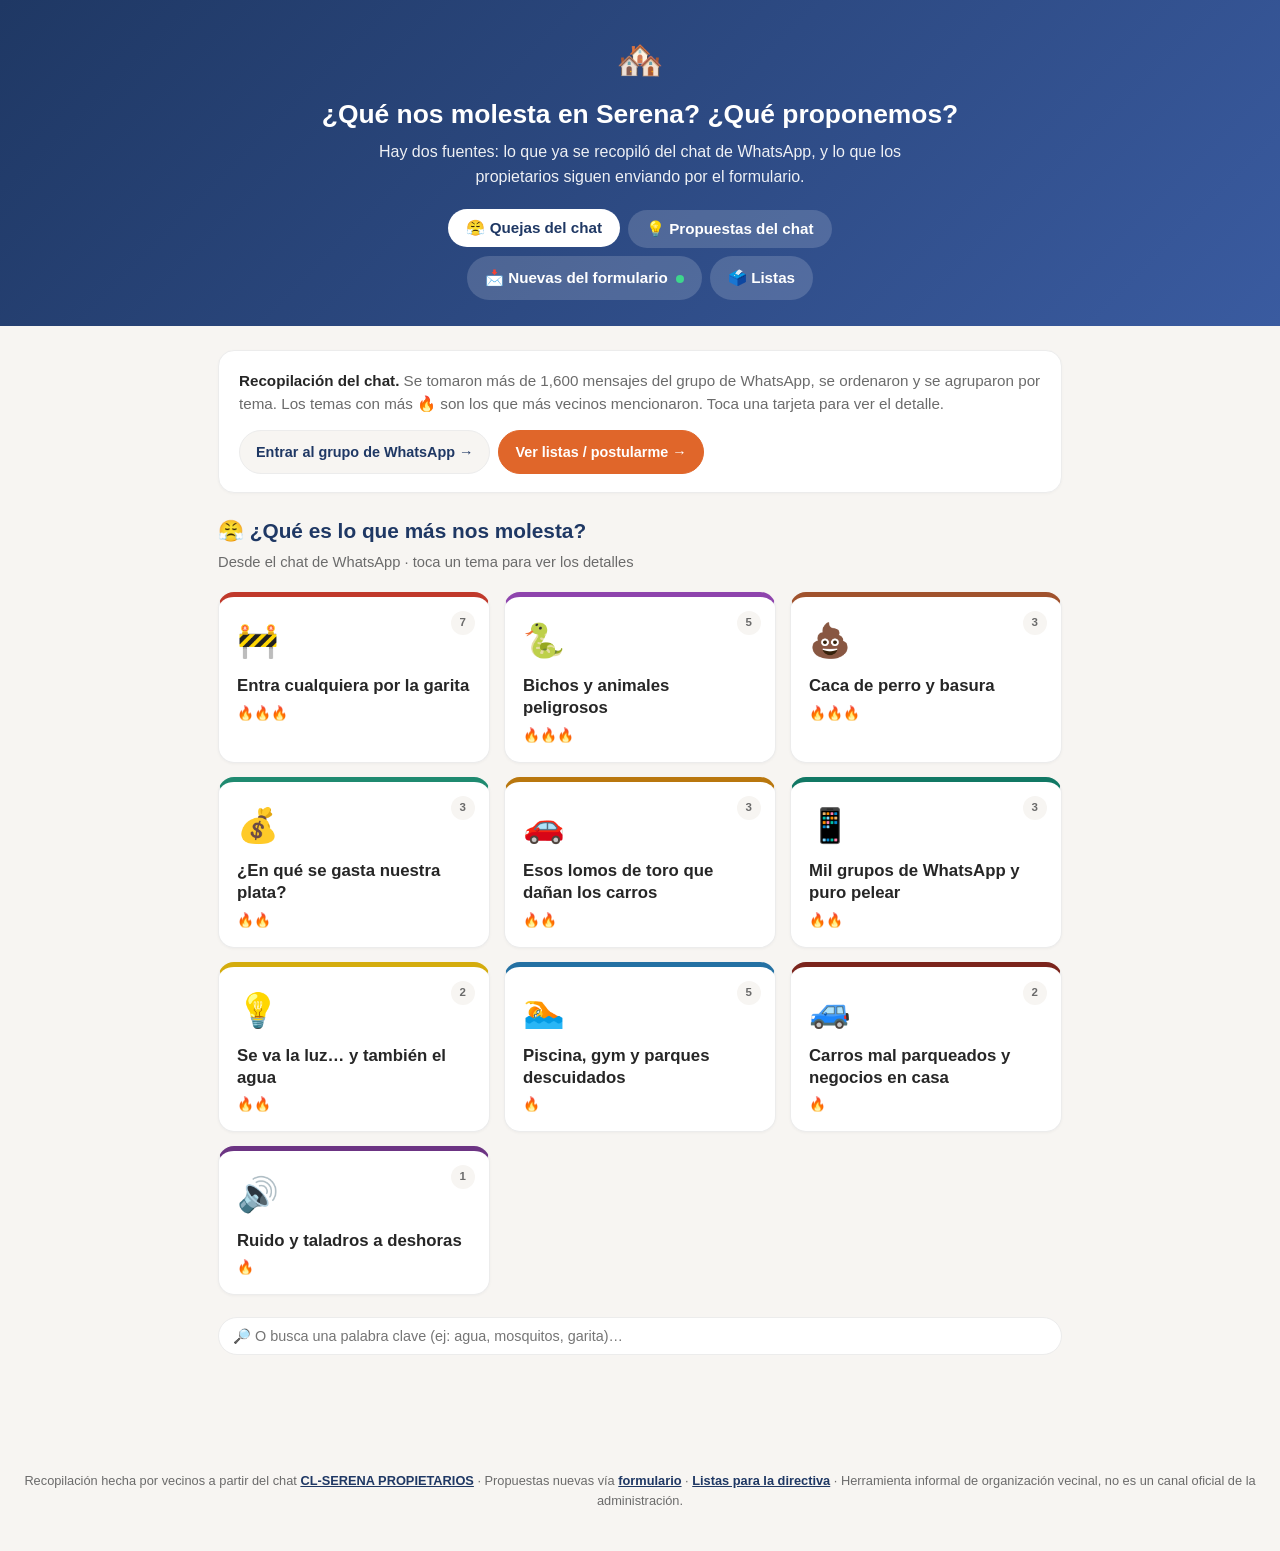
==== commit a983c1ce: "Hacer más visible la navegación hacia la vitrina de listas. Destaca el enlace en el menú, en las int" ====
--- a/index.html
+++ b/index.html
@@ -17,22 +17,31 @@
     <button id="tab-quejas" class="active">😤 Quejas del chat</button>
     <button id="tab-propuestas">💡 Propuestas del chat</button>
     <button id="tab-formulario">📩 Nuevas del formulario <span class="live-dot" title="En vivo desde Google Sheets"></span></button>
-    <a href="listas.html">🗳️ Listas</a>
+    <a href="listas.html" class="tab-listas">🗳️ Listas</a>
   </nav>
 </header>
 
 <main>
   <div class="intro-card" id="intro-quejas">
     <strong>Recopilación del chat.</strong> Se tomaron más de 1,600 mensajes del grupo de WhatsApp, se ordenaron y se agruparon por tema. Los temas con más 🔥 son los que más vecinos mencionaron. Toca una tarjeta para ver el detalle.
-    <p class="intro-actions"><a class="btn-link" href="https://chat.whatsapp.com/KhNi0qiLbnh07KoS2lubIY" target="_blank" rel="noopener">Entrar al grupo de WhatsApp →</a></p>
+    <p class="intro-actions">
+      <a class="btn-link" href="https://chat.whatsapp.com/KhNi0qiLbnh07KoS2lubIY" target="_blank" rel="noopener">Entrar al grupo de WhatsApp →</a>
+      <a class="btn-link btn-primary" href="listas.html">Ver listas / postularme →</a>
+    </p>
   </div>
   <div class="intro-card" id="intro-propuestas" style="display:none;">
     <strong>Recopilación del chat + formulario.</strong> Incluye las propuestas del WhatsApp y también las que los propietarios siguen enviando por el formulario, ubicadas en su categoría. Toca una tarjeta para ver cada una.
-    <p class="intro-actions"><a class="btn-link" href="https://chat.whatsapp.com/KhNi0qiLbnh07KoS2lubIY" target="_blank" rel="noopener">Entrar al grupo de WhatsApp →</a></p>
+    <p class="intro-actions">
+      <a class="btn-link" href="https://chat.whatsapp.com/KhNi0qiLbnh07KoS2lubIY" target="_blank" rel="noopener">Entrar al grupo de WhatsApp →</a>
+      <a class="btn-link btn-primary" href="listas.html">Ver listas / postularme →</a>
+    </p>
   </div>
   <div class="intro-card intro-form" id="intro-formulario" style="display:none;">
     <strong>Lo que siguen enviando los propietarios.</strong> Cada vez que alguien llena el formulario, aparece aquí automáticamente. Esto es aparte de la recopilación del chat.
-    <p class="intro-actions"><a class="btn-link btn-primary" href="https://docs.google.com/forms/d/e/1FAIpQLSe0tv0UpQ9HYFHhV_UMv6kmfiRAs6xwJwv82_WO1buatgJ94g/viewform" target="_blank" rel="noopener">Enviar mi propuesta →</a></p>
+    <p class="intro-actions">
+      <a class="btn-link btn-primary" href="https://docs.google.com/forms/d/e/1FAIpQLSe0tv0UpQ9HYFHhV_UMv6kmfiRAs6xwJwv82_WO1buatgJ94g/viewform" target="_blank" rel="noopener">Enviar mi propuesta →</a>
+      <a class="btn-link" href="listas.html">Ir a listas de la directiva →</a>
+    </p>
   </div>
 
   <div id="catalog-view">
@@ -72,6 +81,7 @@
 <footer>
   Recopilación hecha por vecinos a partir del chat <a href="https://chat.whatsapp.com/KhNi0qiLbnh07KoS2lubIY" target="_blank" rel="noopener">CL-SERENA PROPIETARIOS</a>
   · Propuestas nuevas vía <a href="https://docs.google.com/forms/d/e/1FAIpQLSe0tv0UpQ9HYFHhV_UMv6kmfiRAs6xwJwv82_WO1buatgJ94g/viewform" target="_blank" rel="noopener">formulario</a>
+  · <a href="listas.html">Listas para la directiva</a>
   · Herramienta informal de organización vecinal, no es un canal oficial de la administración.
   <div class="view-count" id="view-count" hidden>vistas: <span>—</span></div>
 </footer>
--- a/style.css
+++ b/style.css
@@ -279,7 +279,7 @@
   box-shadow: 0 1px 3px rgba(0,0,0,0.03);
 }
 .intro-card strong { color: var(--text); }
-.intro-actions { margin: 14px 0 0; }
+.intro-actions { margin: 14px 0 0; display: flex; flex-wrap: wrap; gap: 8px; }
 .btn-link {
   display: inline-block;
   text-decoration: none;
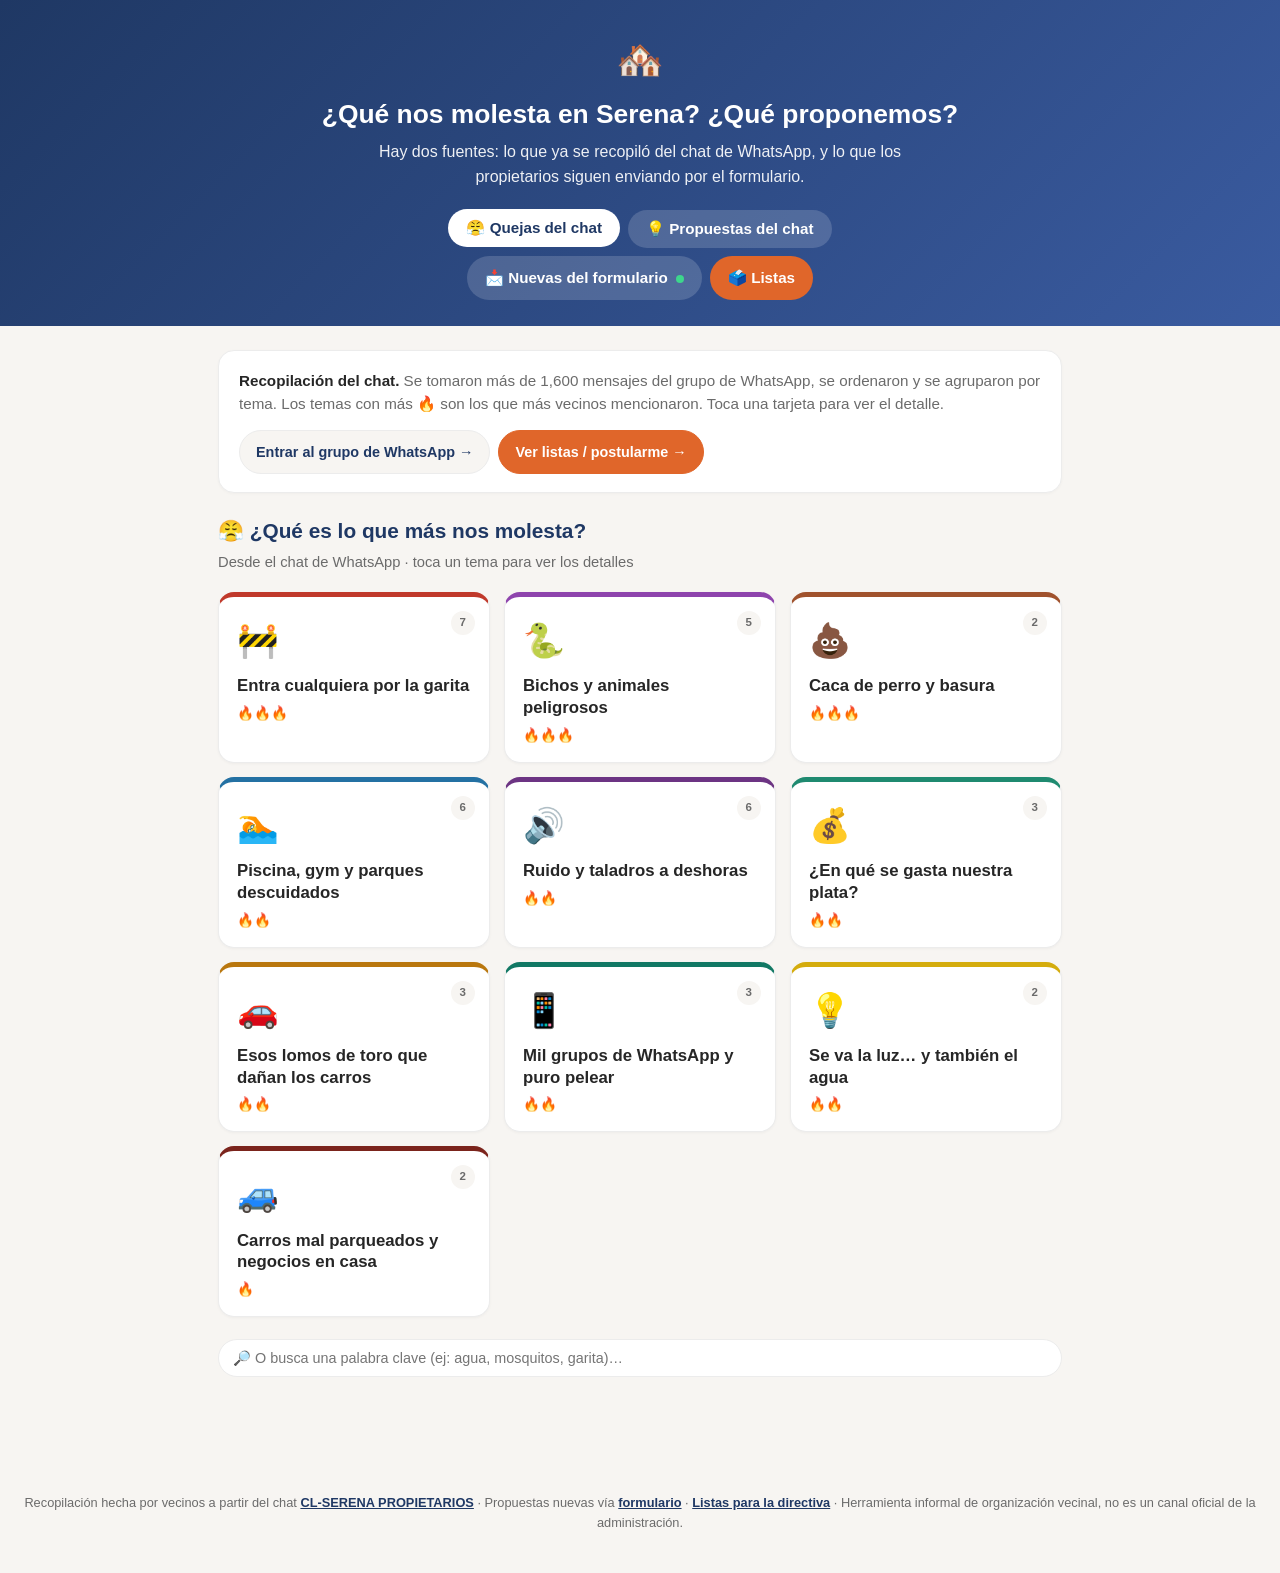
==== commit 8f923819: "Mostrar el cruce entre quejas y las propuestas que las atienden. Co-authored-by: Cursor <cursoragent" ====
--- a/index.html
+++ b/index.html
@@ -87,6 +87,7 @@
 </footer>
 
 <script src="categorias.js"></script>
+<script src="matches.js"></script>
 <script src="data.json" type="application/json" id="raw-data"></script>
 <script>
 // Documento de prueba (cambiar este ID cuando usen la hoja real)
@@ -273,16 +274,36 @@
   renderDetail(groups);
 }
 
+function findById(list, id) {
+  return (list || []).find((x) => x.id === id);
+}
+
+function matchChips(ids, kind) {
+  if (!ids || !ids.length) return '';
+  const list = kind === 'propuesta' ? (DATA_BASE?.propuestas || DATA?.propuestas || []) : (DATA_BASE?.quejas || DATA?.quejas || []);
+  const label = kind === 'propuesta' ? '💡 Responde con' : '😤 Atiende a';
+  const chips = ids.map((id) => {
+    const item = findById(list, id);
+    if (!item) return '';
+    const text = kind === 'propuesta' ? item.propuesta : item.resumen;
+    const title = shortTitle(text, 56);
+    return `<button type="button" class="match-chip" data-kind="${kind}" data-id="${escapeHtml(id)}" title="${escapeHtml(text)}">${escapeHtml(id)} · ${escapeHtml(title)}</button>`;
+  }).filter(Boolean).join('');
+  if (!chips) return '';
+  return `<div class="match-row"><span class="match-label">${label}</span><div class="match-chips">${chips}</div></div>`;
+}
+
 function quejaBubble(item) {
   return `
-    <div class="item-bubble">
-      <div>${item.resumen}</div>
-      ${item.cita ? `<div class="quote">${item.cita}</div>` : ''}
+    <div class="item-bubble" id="item-${escapeHtml(item.id)}">
+      <div>${escapeHtml(item.resumen)}</div>
+      ${item.cita ? `<div class="quote">${escapeHtml(item.cita)}</div>` : ''}
       <div class="meta">
-        <span>📅 ${item.fecha}</span>
-        <span>📍 ${item.mz}</span>
+        <span>📅 ${escapeHtml(item.fecha)}</span>
+        <span>📍 ${escapeHtml(item.mz)}</span>
         <span>${flamesFor(item.frecuencia)} ${flameLabel(item.frecuencia)}</span>
       </div>
+      ${matchChips(relatedPropuestasFor(item.id), 'propuesta')}
     </div>`;
 }
 
@@ -291,7 +312,7 @@
   const body = fromForm ? (item.detalle || item.propuesta) : item.propuesta;
   const extra = (!fromForm && item.detalle) ? item.detalle : '';
   return `
-    <div class="item-bubble${fromForm ? ' from-form' : ''}">
+    <div class="item-bubble${fromForm ? ' from-form' : ''}" id="item-${escapeHtml(item.id)}">
       <div>
         ${fromForm ? '' : `<strong>${escapeHtml(body)}</strong>`}
         ${fromForm ? `<div class="form-inline-text">${escapeHtml(body).replace(/\n/g, '<br>')}</div>` : ''}
@@ -302,6 +323,7 @@
         <span>🙋 ${escapeHtml(item.quien)}</span>
         <span>📅 ${escapeHtml(item.fecha)}</span>
       </div>
+      ${fromForm ? '' : matchChips(relatedQuejasFor(item.id), 'queja')}
     </div>`;
 }
 
@@ -323,6 +345,35 @@
       </div>
       <div class="cat-detail-body">${bubbles}</div>
     </div>`;
+
+  area.querySelectorAll('.match-chip').forEach((chip) => {
+    chip.addEventListener('click', () => {
+      const kind = chip.dataset.kind;
+      const id = chip.dataset.id;
+      jumpToRelated(kind, id);
+    });
+  });
+}
+
+function jumpToRelated(kind, id) {
+  const targetTab = kind === 'propuesta' ? 'propuestas' : 'quejas';
+  const list = targetTab === 'propuestas' ? DATA.propuestas : DATA.quejas;
+  const item = findById(list, id);
+  if (!item) return;
+
+  if (currentTab !== targetTab) switchTab(targetTab);
+
+  openCategory = item.categoria;
+  renderCatGrid();
+
+  requestAnimationFrame(() => {
+    const el = document.getElementById(`item-${id}`);
+    if (el) {
+      el.classList.add('match-flash');
+      el.scrollIntoView({ behavior: 'smooth', block: 'center' });
+      setTimeout(() => el.classList.remove('match-flash'), 1600);
+    }
+  });
 }
 
 function applySearch() {
@@ -338,6 +389,11 @@
   }
   results.innerHTML = `<div class="section-title" style="font-size:1.05rem;">Resultados para "${term}" (${filtered.length})</div>` +
     filtered.map(currentTab === 'quejas' ? quejaBubble : propuestaBubble).join('');
+  results.querySelectorAll('.match-chip').forEach((chip) => {
+    chip.addEventListener('click', () => {
+      jumpToRelated(chip.dataset.kind, chip.dataset.id);
+    });
+  });
 }
 
 function initialsFrom(name) {
--- a/style.css
+++ b/style.css
@@ -77,6 +77,16 @@
   transform: translateY(-1px);
 }
 
+nav.tabs a.tab-listas {
+  background: var(--orange);
+  color: #fff;
+  font-weight: 800;
+}
+nav.tabs a.tab-listas:hover {
+  background: #fff;
+  color: var(--orange);
+}
+
 nav.tabs .live-dot {
   display: inline-block;
   width: 8px; height: 8px;
@@ -393,6 +403,45 @@
   border-left: 4px solid var(--orange);
   background: linear-gradient(180deg, #fff8f3, var(--grey-bg));
 }
+.match-row {
+  margin-top: 10px;
+  padding-top: 8px;
+  border-top: 1px dashed var(--border);
+}
+.match-label {
+  display: block;
+  font-size: 0.72rem;
+  font-weight: 700;
+  color: var(--text-muted);
+  margin-bottom: 6px;
+  letter-spacing: 0.02em;
+}
+.match-chips {
+  display: flex;
+  flex-wrap: wrap;
+  gap: 6px;
+}
+.match-chip {
+  border: 1px solid color-mix(in srgb, var(--cat-color, #2e5395) 35%, #ccc);
+  background: #fff;
+  color: #1f3864;
+  font-size: 0.72rem;
+  line-height: 1.3;
+  padding: 5px 8px;
+  border-radius: 999px;
+  cursor: pointer;
+  text-align: left;
+  max-width: 100%;
+}
+.match-chip:hover {
+  background: #eef3fb;
+  border-color: #2e5395;
+}
+.item-bubble.match-flash {
+  outline: 2px solid #e0662a;
+  box-shadow: 0 0 0 4px rgba(224, 102, 42, 0.18);
+  transition: outline 0.2s, box-shadow 0.2s;
+}
 .badge-form {
   display: inline-block;
   margin-top: 8px;
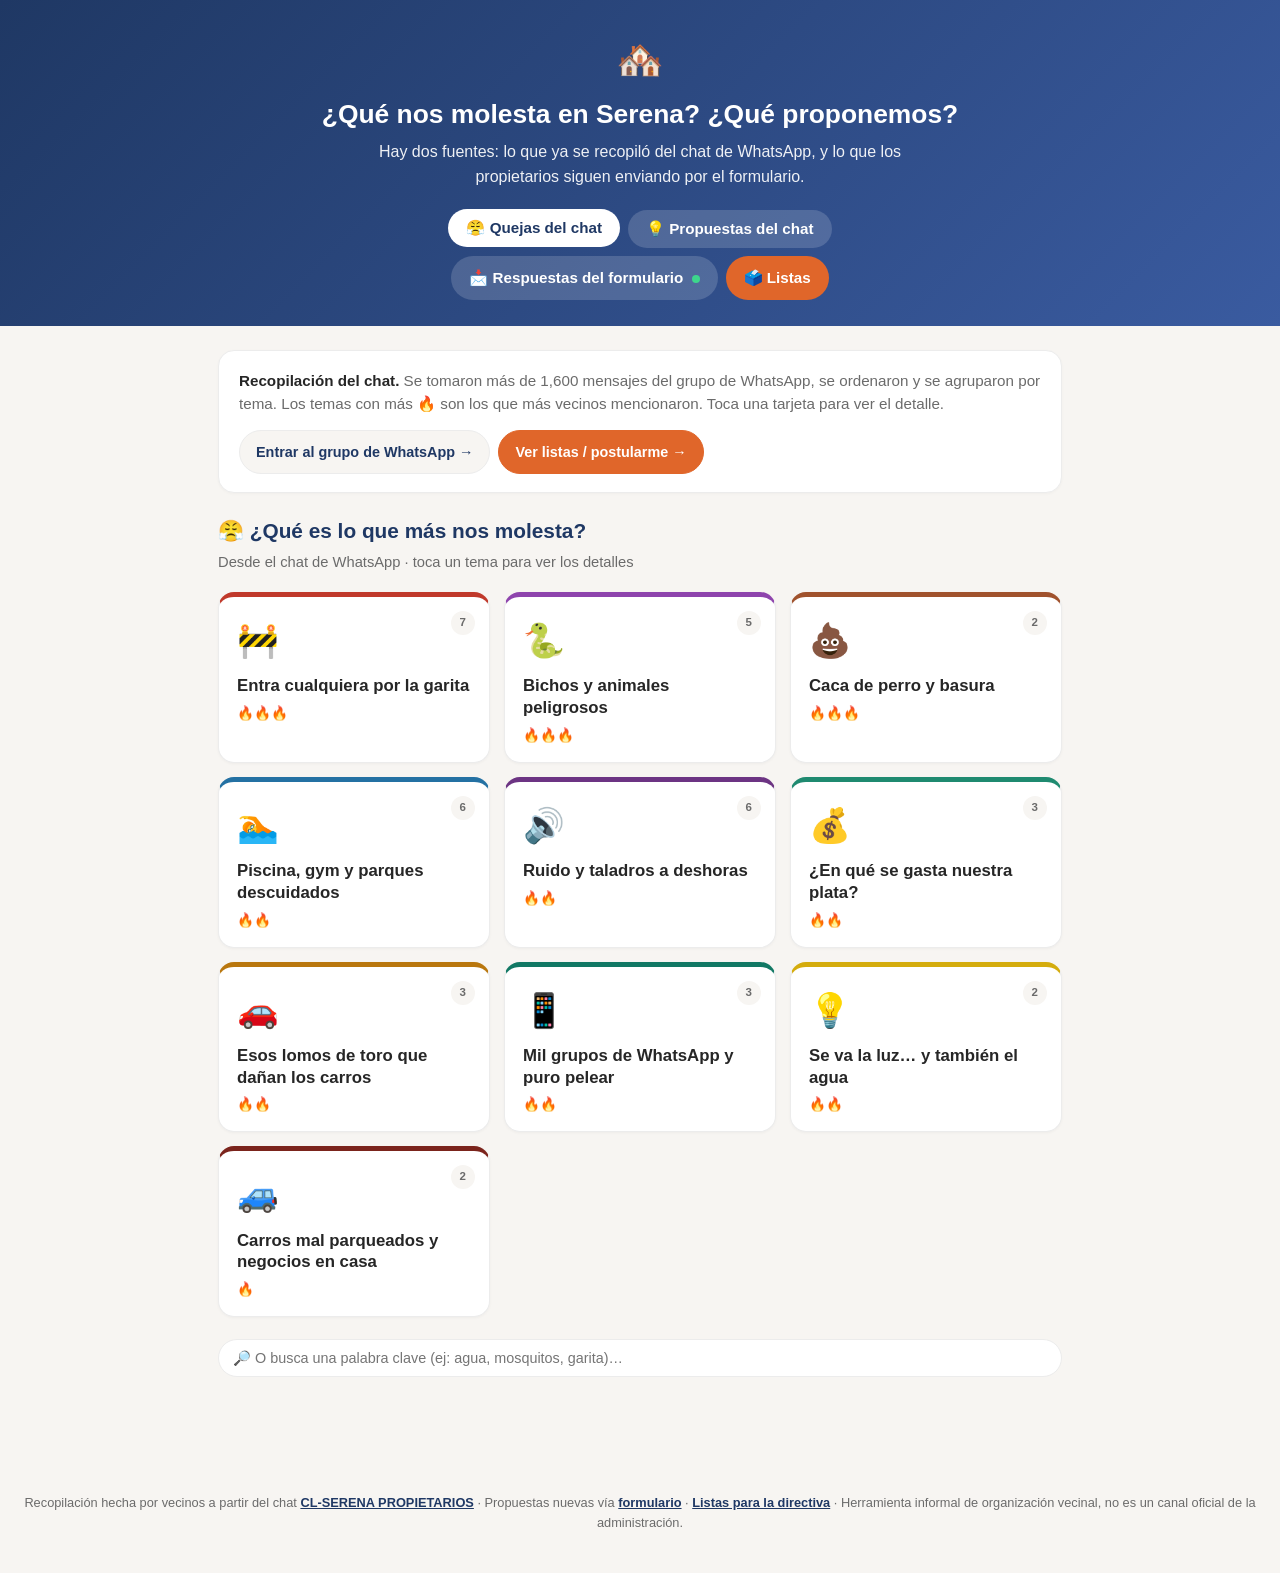
==== commit 47b864aa: "Renombrar la pestaña a Respuestas del formulario. Co-authored-by: Cursor <cursoragent@cursor.com>" ====
--- a/index.html
+++ b/index.html
@@ -16,7 +16,7 @@
   <nav class="tabs">
     <button id="tab-quejas" class="active">😤 Quejas del chat</button>
     <button id="tab-propuestas">💡 Propuestas del chat</button>
-    <button id="tab-formulario">📩 Nuevas del formulario <span class="live-dot" title="En vivo desde Google Sheets"></span></button>
+    <button id="tab-formulario">📩 Respuestas del formulario <span class="live-dot" title="En vivo desde Google Sheets"></span></button>
     <a href="listas.html" class="tab-listas">🗳️ Listas</a>
   </nav>
 </header>
@@ -323,7 +323,6 @@
         <span>🙋 ${escapeHtml(item.quien)}</span>
         <span>📅 ${escapeHtml(item.fecha)}</span>
       </div>
-      ${fromForm ? '' : matchChips(relatedQuejasFor(item.id), 'queja')}
     </div>`;
 }
 
